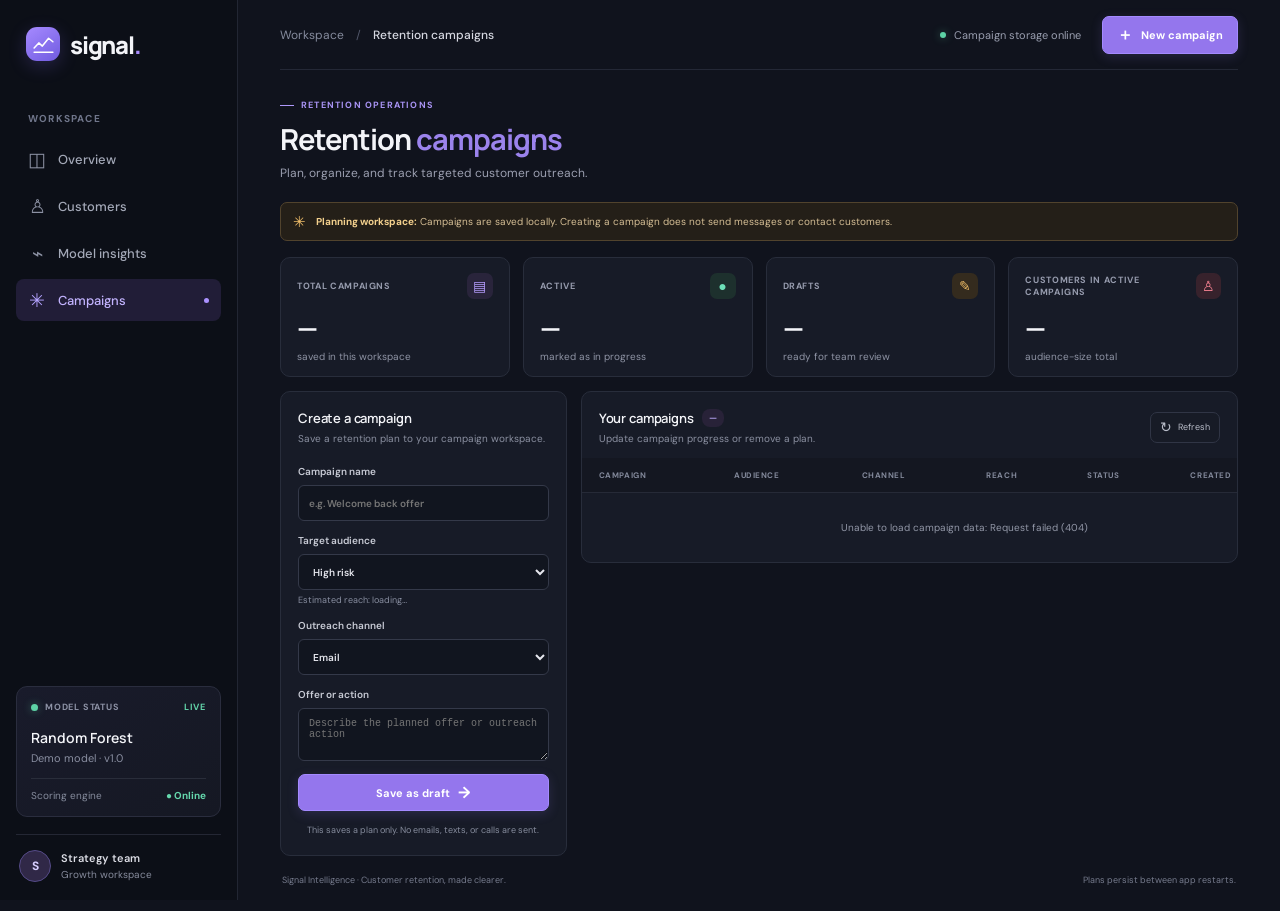
==== static/campaigns.html @ 3b81da96 "Prepare Signal churn app for Render deployment Add separate customer, model-insights, and campaign p" ====
<!doctype html>
<html lang="en">
  <head>
    <meta charset="utf-8">
    <meta name="viewport" content="width=device-width, initial-scale=1">
    <meta name="theme-color" content="#10131d">
    <title>Retention campaigns — Signal</title>
    <link rel="preconnect" href="https://fonts.googleapis.com">
    <link rel="preconnect" href="https://fonts.gstatic.com" crossorigin>
    <link href="https://fonts.googleapis.com/css2?family=DM+Sans:wght@400;500;600;700&family=Manrope:wght@400;500;600;700;800&display=swap" rel="stylesheet">
    <link rel="stylesheet" href="/static/styles.css">
  </head>
  <body data-page="campaigns">
    <div class="app-shell">
      <aside class="sidebar">
        <a class="brand" href="/" aria-label="Signal home"><span class="brand-mark"><svg viewBox="0 0 32 32" aria-hidden="true"><path d="M4 20.5 10 14l4.5 4 8-10 5.5 4.5"/><path d="M4 26h24"/></svg></span><span class="brand-name">signal<span class="brand-dot">.</span></span></a>
        <div class="workspace-label">WORKSPACE</div>
        <nav class="main-nav" aria-label="Main navigation">
          <a class="nav-link" href="/"><span class="nav-icon">◫</span> Overview</a>
          <a class="nav-link" href="/customers"><span class="nav-icon">♙</span> Customers</a>
          <a class="nav-link" href="/insights"><span class="nav-icon">⌁</span> Model insights</a>
          <a class="nav-link active" href="/campaigns"><span class="nav-icon">✳</span> Campaigns <span class="nav-active-dot"></span></a>
        </nav>
        <div class="sidebar-spacer"></div>
        <div class="model-card"><div class="model-card-top"><span class="status-pulse"></span> MODEL STATUS <span class="live-label">LIVE</span></div><div class="model-name">Random Forest</div><div class="model-version">Demo model · v1.0</div><div class="model-divider"></div><div class="model-foot"><span>Scoring engine</span><strong>● Online</strong></div></div>
        <div class="sidebar-footer"><div class="avatar">S</div><div class="user-meta"><strong>Strategy team</strong><span>Growth workspace</span></div></div>
      </aside>
      <main class="main-content">
        <header class="topbar"><div class="breadcrumbs">Workspace <span>/</span> <strong>Retention campaigns</strong></div><div class="topbar-actions"><div class="data-status"><span class="status-pulse"></span> Campaign storage online</div><button class="primary-button" id="campaign-create-shortcut"><span>＋</span> New campaign</button></div></header>
        <section class="page-heading"><div><div class="eyebrow"><span class="eyebrow-line"></span> RETENTION OPERATIONS</div><h1>Retention <span>campaigns</span></h1><p class="subtitle">Plan, organize, and track targeted customer outreach.</p></div></section>
        <div class="demo-notice"><span class="notice-icon">✳</span><span><strong>Planning workspace:</strong> Campaigns are saved locally. Creating a campaign does not send messages or contact customers.</span></div>
        <section class="metric-grid campaign-metrics">
          <article class="metric-card"><div class="metric-top"><span class="metric-label">TOTAL CAMPAIGNS</span><span class="metric-icon purple">▤</span></div><div class="metric-value" id="campaign-total">—</div><div class="metric-foot"><span class="metric-note">saved in this workspace</span></div></article>
          <article class="metric-card"><div class="metric-top"><span class="metric-label">ACTIVE</span><span class="metric-icon green">●</span></div><div class="metric-value" id="campaign-active">—</div><div class="metric-foot"><span class="metric-note">marked as in progress</span></div></article>
          <article class="metric-card"><div class="metric-top"><span class="metric-label">DRAFTS</span><span class="metric-icon amber">✎</span></div><div class="metric-value" id="campaign-drafts">—</div><div class="metric-foot"><span class="metric-note">ready for team review</span></div></article>
          <article class="metric-card"><div class="metric-top"><span class="metric-label">CUSTOMERS IN ACTIVE CAMPAIGNS</span><span class="metric-icon red">♙</span></div><div class="metric-value" id="campaign-reach">—</div><div class="metric-foot"><span class="metric-note">audience-size total</span></div></article>
        </section>
        <section class="campaign-layout">
          <article class="panel campaign-form-panel">
            <div class="panel-heading"><div><h2>Create a campaign</h2><p>Save a retention plan to your campaign workspace.</p></div></div>
            <form id="campaign-form" class="campaign-form">
              <label>Campaign name<input name="name" type="text" minlength="3" maxlength="80" placeholder="e.g. Welcome back offer" required></label>
              <label>Target audience<select name="audience"><option value="High">High risk</option><option value="Medium">Medium risk</option><option value="Low">Low risk</option><option value="All">All customers</option></select><span class="field-help" id="audience-estimate">Estimated reach: loading…</span></label>
              <label>Outreach channel<select name="channel"><option>Email</option><option>SMS</option><option>Phone</option></select></label>
              <label>Offer or action<textarea name="offer" minlength="3" maxlength="160" rows="3" placeholder="Describe the planned offer or outreach action" required></textarea></label>
              <button class="primary-button campaign-submit" type="submit" id="campaign-submit">Save as draft <span>→</span></button>
              <p class="form-disclaimer">This saves a plan only. No emails, texts, or calls are sent.</p>
            </form>
          </article>
          <article class="panel campaign-list-panel">
            <div class="customers-heading"><div><div class="table-title-row"><h2>Your campaigns</h2><span class="count-pill" id="campaign-count">—</span></div><p>Update campaign progress or remove a plan.</p></div><button class="export-button" id="campaign-refresh"><span>↻</span> Refresh</button></div>
            <div class="table-scroll"><table><thead><tr><th>CAMPAIGN</th><th>AUDIENCE</th><th>CHANNEL</th><th>REACH</th><th>STATUS</th><th>CREATED</th><th></th></tr></thead><tbody id="campaign-rows"><tr><td class="loading-cell" colspan="7">Loading campaigns…</td></tr></tbody></table></div>
            <div class="campaign-empty" id="campaign-empty" hidden><span class="detail-symbol">✳</span><strong>No campaigns yet</strong><span>Create your first plan with the form. It will be saved here.</span></div>
          </article>
        </section>
        <footer class="page-footer"><span>Signal Intelligence · Customer retention, made clearer.</span><span>Plans persist between app restarts.</span></footer>
      </main>
    </div>
    <div class="toast" id="toast" role="status"></div>
    <script src="/static/workspace.js" defer></script>
  </body>
</html>
---- static/styles.css ----
:root {
  color-scheme: dark;
  --bg: #10131d;
  --sidebar: #0c0f17;
  --panel: #171b27;
  --panel-hover: #1b2030;
  --border: #282d3b;
  --muted: #858b9f;
  --text: #f3f4f8;
  --soft: #b0b4c3;
  --purple: #a78bfa;
  --green: #63d8b1;
  --red: #fb7185;
  --amber: #f5bb63;
  font-family: "DM Sans", sans-serif;
  background: var(--bg);
  color: var(--text);
}

* { box-sizing: border-box; }
body { margin: 0; min-width: 360px; min-height: 100vh; background: var(--bg); }
button, input, select { font: inherit; }
button { color: inherit; cursor: pointer; }
a { color: inherit; text-decoration: none; }
.app-shell { min-height: 100vh; }

.sidebar {
  position: fixed; inset: 0 auto 0 0; z-index: 4; display: flex; flex-direction: column;
  width: 238px; padding: 27px 16px 18px; background: var(--sidebar); border-right: 1px solid #222633;
}
.brand { display: flex; align-items: center; gap: 10px; padding: 0 10px; }
.brand-mark { display: grid; width: 34px; height: 34px; place-items: center; border-radius: 11px; background: linear-gradient(145deg, #a68aff, #705be0); box-shadow: 0 5px 18px #7c66e33b; }
.brand-mark svg { width: 25px; fill: none; stroke: white; stroke-width: 2; stroke-linecap: round; stroke-linejoin: round; }
.brand-name { font: 800 24px Manrope, sans-serif; letter-spacing: -1.2px; }
.brand-dot { color: var(--purple); }
.workspace-label { margin: 51px 0 13px 12px; color: #70768b; font-size: 10px; font-weight: 700; letter-spacing: 1.2px; }
.main-nav { display: grid; gap: 5px; }
.nav-link { position: relative; display: flex; align-items: center; gap: 12px; min-height: 42px; padding: 0 12px; border-radius: 8px; color: #a4a9b8; font-size: 13px; font-weight: 500; transition: .18s ease; }
.nav-link:hover { background: #171b27; color: white; }
.nav-link.active { background: #211d37; color: #c3b4ff; }
.nav-icon { display: grid; width: 18px; place-items: center; color: #8c91a3; font-size: 19px; }
.nav-link.active .nav-icon { color: #b3a2ff; }
.nav-active-dot { position: absolute; right: 12px; width: 5px; height: 5px; border-radius: 50%; background: #ab92ff; }
.nav-count { margin-left: auto; padding: 2px 6px; border-radius: 5px; background: #222634; color: #b6bbca; font-size: 10px; }
.sidebar-spacer { flex: 1; min-height: 45px; }
.model-card { padding: 14px; border: 1px solid #2a2d3e; border-radius: 11px; background: linear-gradient(145deg, #191b2b, #151823); }
.model-card-top { display: flex; align-items: center; gap: 7px; color: #8d92a5; font-size: 9px; font-weight: 700; letter-spacing: .8px; }
.status-pulse { position: relative; width: 7px; height: 7px; flex: 0 0 7px; border-radius: 50%; background: #5dd2a5; box-shadow: 0 0 8px #5dd2a570; }
.live-label { margin-left: auto; color: #62d4a9; font-size: 9px; }
.model-name { margin-top: 15px; font: 600 14px Manrope, sans-serif; }
.model-version { margin-top: 4px; color: #898ea0; font-size: 11px; }
.model-divider { height: 1px; margin: 13px 0 10px; background: #292d3a; }
.model-foot { display: flex; justify-content: space-between; color: #868c9d; font-size: 10px; }
.model-foot strong { color: #65d8ad; font-size: 10px; }
.sidebar-footer { display: flex; align-items: center; gap: 10px; margin-top: 17px; padding: 15px 3px 0; border-top: 1px solid #242734; }
.avatar { display: grid; width: 32px; height: 32px; place-items: center; border: 1px solid #554b88; border-radius: 50%; background: #302847; color: #d7ceff; font-weight: 700; font-size: 12px; }
.user-meta { display: grid; gap: 3px; flex: 1; }
.user-meta strong { color: #dbdce4; font-size: 11px; font-weight: 600; }
.user-meta span { color: #868b9c; font-size: 10px; }
.more-button { border: 0; background: transparent; color: #9da2b0; font-size: 21px; letter-spacing: 2px; }

.main-content { max-width: 1600px; margin-left: 238px; padding: 0 42px 25px; }
.topbar { display: flex; align-items: center; justify-content: space-between; height: 70px; border-bottom: 1px solid #242836; }
.breadcrumbs { color: #858b9d; font-size: 12px; }
.breadcrumbs span { margin: 0 9px; color: #52576a; }
.breadcrumbs strong { color: #d6d8e1; font-weight: 500; }
.topbar-actions { display: flex; align-items: center; gap: 21px; }
.data-status { display: flex; align-items: center; gap: 8px; color: #999eaf; font-size: 11px; }
.data-status .status-pulse { width: 6px; height: 6px; flex-basis: 6px; }
.icon-button { position: relative; width: 30px; height: 30px; border: 0; background: none; color: #a6aaba; font-size: 19px; }
.notification-dot { position: absolute; top: 4px; right: 4px; width: 5px; height: 5px; border: 1px solid var(--bg); border-radius: 50%; background: #f57a8b; }
.primary-button { display: inline-flex; align-items: center; justify-content: center; gap: 8px; min-height: 38px; padding: 0 14px; border: 1px solid #a48aff; border-radius: 7px; background: #9476ed; box-shadow: 0 3px 12px #967bf32b; color: white; font-size: 11px; font-weight: 700; transition: background .16s, transform .16s; }
.primary-button:hover { transform: translateY(-1px); background: #a188fa; }
.primary-button > span { font-size: 16px; }
.page-heading { display: flex; align-items: flex-end; justify-content: space-between; margin: 29px 0 21px; }
.eyebrow { display: flex; align-items: center; gap: 7px; color: #a994f5; font-size: 9px; font-weight: 700; letter-spacing: 1.2px; }
.eyebrow-line { width: 14px; height: 1px; background: #ae98fa; }
h1, h2, p { margin: 0; }
h1 { margin-top: 8px; font: 700 29px Manrope, sans-serif; letter-spacing: -1px; }
h1 span { color: #9b83ec; }
.subtitle { margin-top: 6px; color: #9b9fb0; font-size: 12px; }
.date-selector, .subtle-select, .filter-box, .export-button { display: flex; align-items: center; gap: 9px; min-height: 34px; padding: 0 11px; border: 1px solid #303545; border-radius: 7px; background: #171b26; color: #b9bdc9; font-size: 10px; }
.calendar-icon { color: #a78bfa; font-size: 14px; }
.chevron { margin-left: 12px; color: #898fa1; font-size: 15px; }

.demo-notice { display: flex; align-items: center; gap: 10px; min-height: 39px; margin-bottom: 16px; padding: 7px 12px; border: 1px solid #51432d; border-radius: 7px; background: #241f18; color: #d4bd94; font-size: 10px; }
.demo-notice strong { color: #f4d18e; font-weight: 700; }
.notice-icon { color: #f2bf6a; font-size: 15px; }
.demo-notice button { margin-left: auto; border: 0; background: transparent; color: #cbb98e; font-size: 18px; }
.metric-grid { display: grid; grid-template-columns: repeat(4, minmax(0, 1fr)); gap: 13px; }
.metric-card, .panel { border: 1px solid var(--border); border-radius: 10px; background: var(--panel); }
.metric-card { min-height: 120px; padding: 15px 16px 12px; }
.metric-top { display: flex; align-items: center; justify-content: space-between; }
.metric-label { color: #969bad; font-size: 9px; font-weight: 700; letter-spacing: .65px; }
.metric-icon { display: grid; width: 26px; height: 26px; place-items: center; border-radius: 7px; font-size: 14px; }
.metric-icon.purple { background: #29243b; color: #b59cfd; }
.metric-icon.red { background: #37222c; color: #fa8494; }
.metric-icon.amber { background: #342b1e; color: #efbd67; }
.metric-icon.green { background: #1d302d; color: #6de0b8; }
.metric-value { margin-top: 10px; font: 700 27px Manrope, sans-serif; letter-spacing: -.8px; }
.metric-value small { margin-left: 2px; color: #c0c3ce; font-size: 15px; }
.metric-foot { display: flex; align-items: center; justify-content: space-between; margin-top: 4px; }
.metric-note { color: #8f94a5; font-size: 10px; }
.metric-change { color: #f18e9d; font-size: 9px; }
.metric-change.positive { color: #65d2a9; }
.risk-dot { display: inline-block; width: 6px; height: 6px; margin-right: 4px; border-radius: 50%; }
.high-dot { background: #fa788b; }
.mini-sparkline { color: #a895f0; font-size: 20px; line-height: 10px; }
.opportunity-arrow { color: #63d8b1; font-size: 15px; }

.insights-grid { display: grid; grid-template-columns: minmax(0, 1.65fr) minmax(285px, .95fr); gap: 13px; margin-top: 14px; }
.panel { overflow: hidden; }
.trend-panel, .distribution-panel { min-height: 244px; padding: 16px 17px 13px; }
.panel-heading { display: flex; align-items: flex-start; justify-content: space-between; }
.panel-heading h2, .customers-heading h2 { font: 600 13px Manrope, sans-serif; letter-spacing: -.15px; }
.panel-heading p, .customers-heading p { margin-top: 5px; color: #8b90a1; font-size: 10px; }
.subtle-select { min-height: 28px; padding: 0 9px; font-size: 9px; }
.subtle-select span { color: #858b9d; font-size: 14px; }
.chart-summary { display: flex; align-items: baseline; margin-top: 14px; }
.chart-summary strong { font: 700 20px Manrope, sans-serif; letter-spacing: -.5px; }
.chart-caption { margin-left: 6px; color: #858a9b; font-size: 9px; }
.chart-trend { margin-left: auto; color: #66d8b1; font-size: 10px; }
.chart-trend span { margin-left: 3px; color: #a1a5b3; font-size: 9px; }
.chart-wrap { position: relative; height: 122px; margin: 5px -5px 0; }
#trend-chart { width: 100%; height: 100%; }
.chart-tooltip { position: absolute; display: none; padding: 5px 7px; border: 1px solid #383d4b; border-radius: 5px; background: #11141e; color: #e5e6ed; font-size: 9px; pointer-events: none; }
.donut-layout { display: flex; align-items: center; justify-content: space-around; min-height: 153px; }
.donut { position: relative; display: grid; width: 122px; height: 122px; flex: 0 0 122px; place-items: center; border-radius: 50%; background: conic-gradient(#fa788b 0deg 100deg, #efb95f 100deg 205deg, #66d7b0 205deg 360deg); }
.donut::after { position: absolute; width: 86px; height: 86px; border-radius: 50%; background: var(--panel); content: ""; }
.donut-center { position: relative; z-index: 1; display: grid; gap: 2px; text-align: center; }
.donut-center strong { font: 700 18px Manrope, sans-serif; }
.donut-center span { color: #8e93a4; font-size: 8px; }
.legend { display: grid; gap: 14px; min-width: 125px; }
.legend > div { display: grid; grid-template-columns: 8px 1fr auto; align-items: center; gap: 7px; color: #9da2b1; font-size: 9px; }
.legend strong { color: #eaebf1; font-size: 10px; font-weight: 600; }
.legend-dot { width: 7px; height: 7px; border-radius: 50%; }
.high-fill { background: #fa788b; }
.medium-fill { background: #efb95f; }
.low-fill { background: #66d7b0; }
.distribution-foot { display: flex; justify-content: space-between; padding-top: 9px; border-top: 1px solid #292d3a; color: #9297a8; font-size: 9px; }
.distribution-foot strong { color: #e4e5ec; font-size: 10px; }

.customers-panel { margin-top: 14px; }
.customers-heading { display: flex; align-items: center; justify-content: space-between; gap: 16px; padding: 16px 17px 13px; }
.table-title-row { display: flex; align-items: center; gap: 8px; }
.count-pill { padding: 3px 7px; border-radius: 8px; background: #282238; color: #c0adff; font-size: 9px; font-weight: 600; }
.table-actions { display: flex; align-items: center; gap: 7px; }
.search-box { display: flex; align-items: center; gap: 7px; width: 174px; height: 31px; padding: 0 9px; border: 1px solid #303545; border-radius: 6px; background: #121620; color: #9399aa; font-size: 17px; }
.search-box input { width: 100%; border: 0; outline: 0; background: transparent; color: #e7e8ee; font-size: 9px; }
.search-box input::placeholder { color: #858a9b; }
.filter-box { min-height: 31px; padding: 0 8px; gap: 6px; }
.filter-icon { font-size: 14px; }
.filter-box select { max-width: 94px; border: 0; outline: 0; background: transparent; color: #b9bdc9; font-size: 9px; }
.filter-box option, .score-modal select option { background: #171b27; color: var(--text); }
.export-button { min-height: 31px; padding: 0 9px; gap: 6px; font-size: 9px; }
.export-button span { font-size: 14px; }
.table-scroll { overflow-x: auto; }
table { width: 100%; border-collapse: collapse; text-align: left; }
thead { background: #141721; }
th { height: 34px; padding: 0 12px; color: #83899b; font-size: 8px; font-weight: 700; letter-spacing: .55px; white-space: nowrap; }
th:first-child, td:first-child { padding-left: 17px; }
td { height: 46px; padding: 0 12px; border-top: 1px solid #262a37; color: #bec1cc; font-size: 10px; white-space: nowrap; }
tbody tr { transition: background .15s; }
tbody tr:hover { background: #1c2030; }
.customer-cell { display: flex; align-items: center; gap: 9px; }
.customer-avatar { display: grid; width: 27px; height: 27px; place-items: center; border: 1px solid #44435e; border-radius: 50%; background: #29283a; color: #c9c1ef; font-size: 9px; font-weight: 600; }
.customer-name { color: #e4e5eb; font-size: 10px; font-weight: 600; }
.customer-id { margin-top: 3px; color: #7f8495; font-size: 8px; }
.risk-score { display: inline-flex; align-items: center; gap: 7px; min-width: 77px; }
.risk-track { width: 31px; height: 4px; overflow: hidden; border-radius: 5px; background: #303342; }
.risk-track > span { display: block; height: 100%; border-radius: 5px; }
.risk-badge { display: inline-flex; align-items: center; gap: 5px; padding: 4px 7px; border-radius: 5px; font-size: 8px; font-weight: 600; }
.risk-badge::before { width: 5px; height: 5px; border-radius: 50%; background: currentColor; content: ""; }
.risk-badge.High { background: #3a202a; color: #fa8697; }
.risk-badge.Medium { background: #382d1c; color: #efbd67; }
.risk-badge.Low { background: #1d302b; color: #66d6ae; }
.row-action { width: 24px; height: 24px; border: 1px solid transparent; border-radius: 5px; background: transparent; color: #9ea3b1; font-size: 16px; }
.row-action:hover { border-color: #3a3f50; background: #292d3c; }
.loading-cell { height: 92px; color: #9297a7; text-align: center; }
.empty-cell { height: 70px; color: #9297a7; text-align: center; }
.table-footer { display: flex; align-items: center; justify-content: space-between; min-height: 43px; padding: 0 17px; border-top: 1px solid #282c39; color: #898e9f; font-size: 9px; }
.view-all { border: 0; background: none; color: #b5a2ff; font-size: 9px; }
.view-all span { margin-left: 5px; }
.page-footer { display: flex; justify-content: space-between; padding: 18px 2px 0; color: #767b8d; font-size: 9px; }

.modal-backdrop { position: fixed; inset: 0; z-index: 10; display: none; align-items: center; justify-content: center; padding: 20px; background: #070911bf; backdrop-filter: blur(5px); }
.modal-backdrop.open { display: flex; }
.score-modal { width: min(100%, 560px); max-height: min(95vh, 760px); overflow: auto; padding: 23px; border: 1px solid #363b4b; border-radius: 14px; background: #171b27; box-shadow: 0 24px 80px #0008; }
.modal-heading { display: flex; justify-content: space-between; }
.modal-heading h2 { margin-top: 8px; font: 700 22px Manrope, sans-serif; }
.modal-heading p { margin-top: 5px; color: #969bac; font-size: 11px; }
.close-modal { width: 29px; height: 29px; border: 1px solid #343949; border-radius: 7px; background: transparent; color: #a9aebe; font-size: 20px; }
.form-grid { display: grid; grid-template-columns: 1fr 1fr; gap: 13px 11px; margin-top: 22px; }
.form-grid label { display: grid; grid-template-columns: 1fr auto; gap: 6px; color: #c8cbd5; font-size: 10px; font-weight: 600; }
.form-grid label span { color: #858a9b; font-size: 9px; font-weight: 400; }
.form-grid input, .form-grid select { grid-column: 1 / -1; width: 100%; height: 36px; padding: 0 10px; border: 1px solid #343949; border-radius: 6px; outline: none; background: #11151f; color: #e5e6ed; font-size: 10px; }
.form-grid input:focus, .form-grid select:focus { border-color: #9b83ed; }
.prediction-result { display: none; margin-top: 16px; padding: 13px; border: 1px solid #343949; border-radius: 8px; background: #121620; }
.prediction-result.visible { display: block; }
.prediction-result h3 { font: 600 12px Manrope, sans-serif; }
.prediction-result p { margin-top: 5px; color: #a3a8b6; font-size: 10px; }
.prediction-result ul { display: grid; gap: 5px; margin: 10px 0 0; padding-left: 17px; color: #c7c9d3; font-size: 10px; }
.result-score { display: flex; align-items: center; justify-content: space-between; margin-top: 9px; }
.result-score strong { font: 700 25px Manrope, sans-serif; }
.modal-actions { display: flex; align-items: center; justify-content: space-between; gap: 10px; margin-top: 19px; padding-top: 15px; border-top: 1px solid #2d3240; }
.modal-actions > span { color: #858b9c; font-size: 9px; }
.modal-actions .primary-button { min-height: 36px; }
.toast { position: fixed; right: 25px; bottom: 24px; z-index: 12; padding: 11px 15px; transform: translateY(20px); border: 1px solid #43485a; border-radius: 8px; background: #222735; color: #eff0f5; font-size: 11px; opacity: 0; pointer-events: none; transition: .2s ease; }
.toast.show { transform: translateY(0); opacity: 1; }

.customer-metrics, .insight-metrics, .campaign-metrics { margin-bottom: 14px; }
.customer-manager-panel { margin-top: 0; }
.customer-detail-panel { margin-top: 14px; padding: 18px; }
.empty-detail { display: grid; justify-items: center; gap: 7px; padding: 16px; text-align: center; }
.detail-symbol { display: grid; width: 36px; height: 36px; place-items: center; margin-bottom: 3px; border-radius: 10px; background: #29243b; color: #b7a3ff; font-size: 19px; }
.empty-detail strong { font: 600 12px Manrope, sans-serif; }
.empty-detail > span:last-child { color: #9297a7; font-size: 10px; }
.detail-profile { display: flex; align-items: center; gap: 12px; }
.detail-avatar { display: grid; width: 44px; height: 44px; flex: 0 0 44px; place-items: center; border: 1px solid #554b88; border-radius: 50%; background: #302847; color: #ded6ff; font-size: 13px; font-weight: 700; }
.detail-profile h2 { margin-top: 5px; font: 600 15px Manrope, sans-serif; }
.detail-profile p { margin-top: 4px; color: #9499a9; font-size: 10px; }
.detail-profile > .risk-badge { margin-left: auto; }
.detail-score { display: grid; gap: 9px; margin: 18px 0; padding: 12px; border: 1px solid #303545; border-radius: 8px; background: #131722; }
.detail-score > div:first-child { display: flex; align-items: center; justify-content: space-between; color: #9da2b1; font-size: 10px; }
.detail-score strong { color: #f0f0f5; font: 700 20px Manrope, sans-serif; }
.detail-score .risk-track { width: 100%; height: 5px; }
.detail-facts { display: grid; grid-template-columns: repeat(4, minmax(0, 1fr)); gap: 9px; }
.detail-facts > div { display: grid; gap: 5px; padding: 10px; border: 1px solid #2c3140; border-radius: 7px; }
.detail-facts span { color: #858b9c; font-size: 9px; }
.detail-facts strong { overflow: hidden; color: #d7d9e2; font-size: 10px; font-weight: 600; text-overflow: ellipsis; }
.detail-recommendations { margin-top: 17px; }
.detail-recommendations h3 { font: 600 11px Manrope, sans-serif; }
.detail-recommendations ul { display: grid; gap: 7px; margin: 10px 0 0; padding-left: 18px; color: #b9bdca; font-size: 10px; }
.metric-word { font-size: 18px; letter-spacing: -.3px; }
.model-insights-grid { grid-template-columns: minmax(0, 1.5fr) minmax(270px, .8fr); }
.feature-panel, .model-about-panel { min-height: 270px; padding: 17px; }
.feature-list { display: grid; gap: 14px; margin-top: 21px; }
.feature-row { display: grid; gap: 7px; }
.feature-label { display: flex; align-items: center; justify-content: space-between; gap: 10px; color: #cfd1db; font-size: 10px; }
.feature-label strong { font-weight: 500; text-transform: capitalize; }
.feature-label span { color: #a69aee; font-size: 9px; }
.feature-track { height: 6px; overflow: hidden; border-radius: 6px; background: #2a2e3b; }
.feature-track span { display: block; height: 100%; border-radius: inherit; background: linear-gradient(90deg, #7662cf, #b29aff); }
.feature-footnote { margin-top: 17px; color: #868c9d; font-size: 9px; line-height: 1.6; }
.about-list { display: grid; gap: 0; margin-top: 17px; }
.about-list > div { display: flex; align-items: center; justify-content: space-between; gap: 10px; padding: 11px 0; border-bottom: 1px solid #2a2e3b; color: #969bac; font-size: 10px; }
.about-list strong { color: #d8dae3; font-size: 10px; font-weight: 600; text-align: right; }
.about-list .not-measured { color: #efbd67; }
.about-note { margin-top: 14px; padding: 10px; border: 1px solid #4a3e2d; border-radius: 7px; background: #241f18; color: #cfb98e; font-size: 9px; line-height: 1.5; }
.test-panel { margin-top: 14px; padding-bottom: 16px; }
.score-form { padding: 0 17px; }
.score-form .form-grid { grid-template-columns: repeat(4, minmax(0, 1fr)); margin-top: 5px; }
.score-form-actions { display: flex; align-items: center; justify-content: space-between; gap: 12px; margin-top: 17px; padding-top: 14px; border-top: 1px solid #2d3240; }
.score-form-actions > span, .form-disclaimer { color: #868c9d; font-size: 9px; }
.score-form-actions .primary-button { min-height: 35px; }
.insight-prediction { margin-right: 17px; margin-left: 17px; }
.campaign-layout { display: grid; grid-template-columns: minmax(260px, .72fr) minmax(0, 1.65fr); align-items: start; gap: 14px; }
.campaign-form-panel, .campaign-list-panel { min-width: 0; }
.campaign-form-panel { padding: 17px; }
.campaign-form { display: grid; gap: 13px; margin-top: 20px; }
.campaign-form > label { display: grid; gap: 7px; color: #c8cbd5; font-size: 10px; font-weight: 600; }
.campaign-form input, .campaign-form select, .campaign-form textarea { width: 100%; min-height: 36px; padding: 9px 10px; border: 1px solid #343949; border-radius: 6px; outline: none; background: #11151f; color: #e5e6ed; font-size: 10px; resize: vertical; }
.campaign-form input:focus, .campaign-form select:focus, .campaign-form textarea:focus { border-color: #9b83ed; }
.campaign-form option { background: #171b27; color: var(--text); }
.field-help { margin-top: -3px; color: #888ea0; font-size: 9px; font-weight: 400; }
.campaign-submit { width: 100%; min-height: 37px; }
.form-disclaimer { line-height: 1.5; text-align: center; }
.campaign-list-panel .customers-heading { padding-top: 17px; }
.campaign-list-panel table { min-width: 760px; }
.campaign-name { max-width: 185px; overflow: hidden; color: #e4e5eb; font-size: 10px; font-weight: 600; text-overflow: ellipsis; }
.campaign-offer { max-width: 185px; overflow: hidden; margin-top: 4px; color: #858b9c; font-size: 8px; text-overflow: ellipsis; }
.campaign-status-select { padding: 5px 7px; border: 1px solid #343949; border-radius: 5px; background: #171b26; color: #d4d6df; font-size: 9px; }
.campaign-status-select.Draft { color: #efbd67; }
.campaign-status-select.Active { color: #66d6ae; }
.campaign-status-select.Completed { color: #b4a1f2; }
.campaign-delete { color: #ed8b99; font-size: 19px; }
.campaign-empty { display: grid; justify-items: center; gap: 8px; padding: 24px; border-top: 1px solid #282c39; text-align: center; }
.campaign-empty[hidden] { display: none; }
.campaign-empty strong { font: 600 12px Manrope, sans-serif; }
.campaign-empty > span:last-child { color: #9297a7; font-size: 10px; }
.error-message { color: #fa9aa7; font-size: 10px; }

@media (min-width: 1500px) { .main-content { margin: 0 auto; padding-left: 280px; } }
@media (max-width: 1100px) {
  .sidebar { width: 205px; }
  .main-content { margin-left: 205px; padding-right: 24px; padding-left: 24px; }
  .table-actions { gap: 5px; }
  .search-box { width: 145px; }
}
@media (max-width: 850px) {
  .sidebar { width: 67px; padding: 20px 9px 14px; }
  .brand { justify-content: center; padding: 0; }
  .brand-name, .workspace-label, .nav-link:not(.active)::after, .nav-link { font-size: 0; }
  .workspace-label { margin: 40px 0 12px; height: 1px; }
  .nav-link { justify-content: center; padding: 0; }
  .nav-link .nav-icon { font-size: 19px; }
  .nav-count, .nav-active-dot, .model-card, .user-meta, .sidebar-footer .more-button { display: none; }
  .sidebar-footer { justify-content: center; padding-top: 14px; }
  .main-content { margin-left: 67px; padding-right: 18px; padding-left: 18px; }
  .metric-grid { grid-template-columns: repeat(2, minmax(0, 1fr)); }
  .insights-grid { grid-template-columns: 1fr; }
  .distribution-panel { min-height: 225px; }
  .donut-layout { min-height: 145px; }
  .customers-heading { align-items: flex-start; flex-direction: column; }
  .table-actions { width: 100%; }
  .search-box { flex: 1; }
  .campaign-layout { grid-template-columns: 1fr; }
  .model-insights-grid { grid-template-columns: 1fr; }
  .score-form .form-grid { grid-template-columns: repeat(2, minmax(0, 1fr)); }
}
@media (max-width: 550px) {
  .main-content { padding-right: 12px; padding-left: 12px; }
  .topbar { height: 58px; }
  .topbar-actions { gap: 9px; }
  .data-status { display: none; }
  .topbar-actions .primary-button { min-height: 32px; padding: 0 8px; font-size: 9px; }
  .page-heading { align-items: flex-start; flex-direction: column; gap: 13px; margin-top: 22px; }
  h1 { font-size: 26px; }
  .metric-card { min-height: 112px; padding: 12px; }
  .metric-label { font-size: 8px; }
  .metric-value { font-size: 23px; }
  .trend-panel, .distribution-panel { padding-right: 12px; padding-left: 12px; }
  .customers-heading { padding-right: 12px; padding-left: 12px; }
  .table-actions { flex-wrap: wrap; }
  .search-box { min-width: 100%; }
  .filter-box { flex: 1; }
  .filter-box select { max-width: none; }
  .page-footer { gap: 9px; flex-direction: column; }
  .form-grid { grid-template-columns: 1fr; }
  .score-modal { padding: 17px; }
  .modal-actions { align-items: flex-start; flex-direction: column; }
  .modal-actions .primary-button { width: 100%; }
  .detail-profile { flex-wrap: wrap; }
  .detail-profile > .risk-badge { margin-left: 0; }
  .detail-facts { grid-template-columns: repeat(2, minmax(0, 1fr)); }
  .score-form .form-grid { grid-template-columns: 1fr; }
  .score-form-actions { align-items: flex-start; flex-direction: column; }
  .score-form-actions .primary-button { width: 100%; }
}
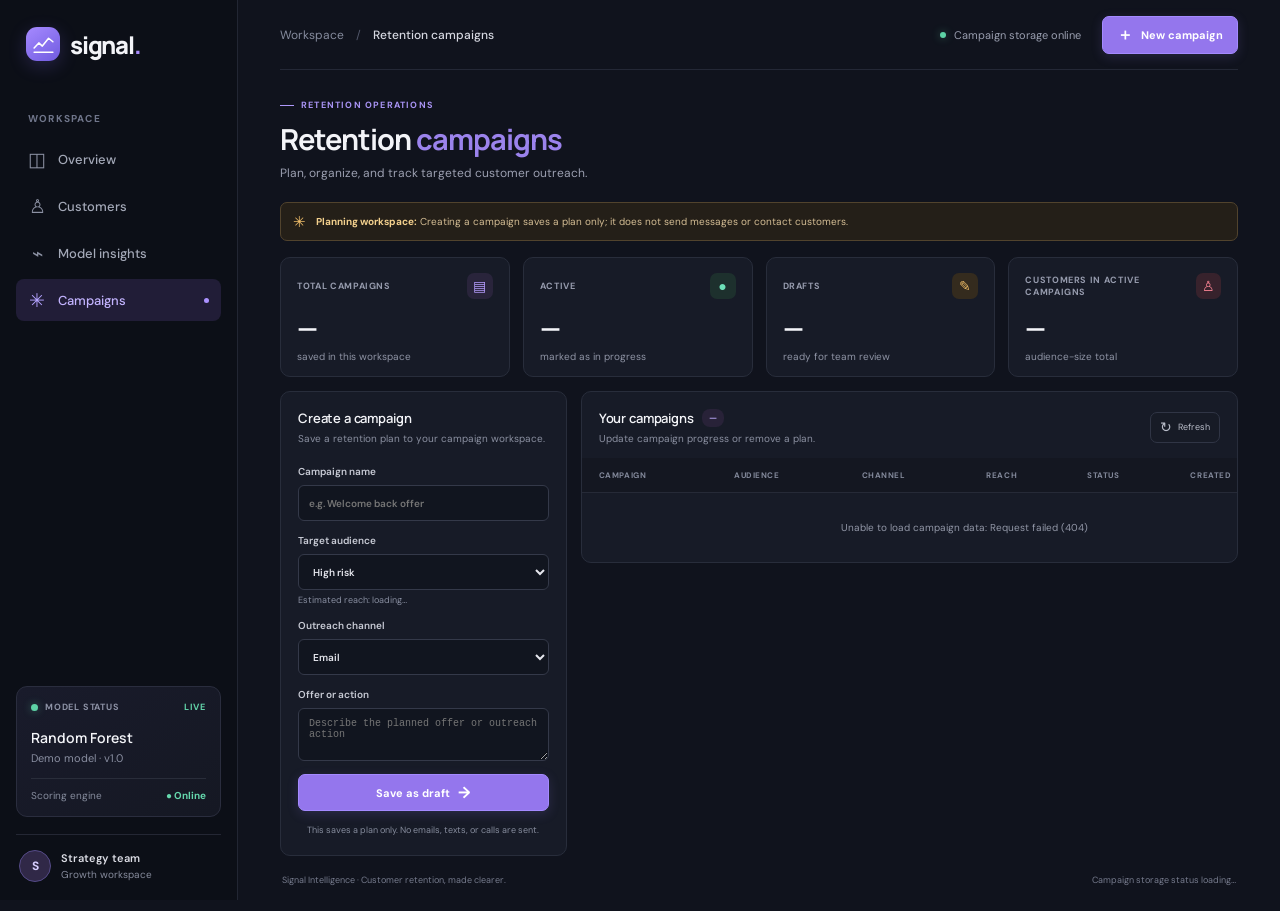
==== commit e72c95e5: "Use free Render hosting for public demo Mark campaign storage as temporary on the free plan and disp" ====
--- a/static/campaigns.html
+++ b/static/campaigns.html
@@ -28,7 +28,7 @@
       <main class="main-content">
         <header class="topbar"><div class="breadcrumbs">Workspace <span>/</span> <strong>Retention campaigns</strong></div><div class="topbar-actions"><div class="data-status"><span class="status-pulse"></span> Campaign storage online</div><button class="primary-button" id="campaign-create-shortcut"><span>＋</span> New campaign</button></div></header>
         <section class="page-heading"><div><div class="eyebrow"><span class="eyebrow-line"></span> RETENTION OPERATIONS</div><h1>Retention <span>campaigns</span></h1><p class="subtitle">Plan, organize, and track targeted customer outreach.</p></div></section>
-        <div class="demo-notice"><span class="notice-icon">✳</span><span><strong>Planning workspace:</strong> Campaigns are saved locally. Creating a campaign does not send messages or contact customers.</span></div>
+        <div class="demo-notice"><span class="notice-icon">✳</span><span id="campaign-storage-note"><strong>Planning workspace:</strong> Creating a campaign saves a plan only; it does not send messages or contact customers.</span></div>
         <section class="metric-grid campaign-metrics">
           <article class="metric-card"><div class="metric-top"><span class="metric-label">TOTAL CAMPAIGNS</span><span class="metric-icon purple">▤</span></div><div class="metric-value" id="campaign-total">—</div><div class="metric-foot"><span class="metric-note">saved in this workspace</span></div></article>
           <article class="metric-card"><div class="metric-top"><span class="metric-label">ACTIVE</span><span class="metric-icon green">●</span></div><div class="metric-value" id="campaign-active">—</div><div class="metric-foot"><span class="metric-note">marked as in progress</span></div></article>
@@ -53,7 +53,7 @@
             <div class="campaign-empty" id="campaign-empty" hidden><span class="detail-symbol">✳</span><strong>No campaigns yet</strong><span>Create your first plan with the form. It will be saved here.</span></div>
           </article>
         </section>
-        <footer class="page-footer"><span>Signal Intelligence · Customer retention, made clearer.</span><span>Plans persist between app restarts.</span></footer>
+        <footer class="page-footer"><span>Signal Intelligence · Customer retention, made clearer.</span><span id="campaign-storage-footer">Campaign storage status loading…</span></footer>
       </main>
     </div>
     <div class="toast" id="toast" role="status"></div>
